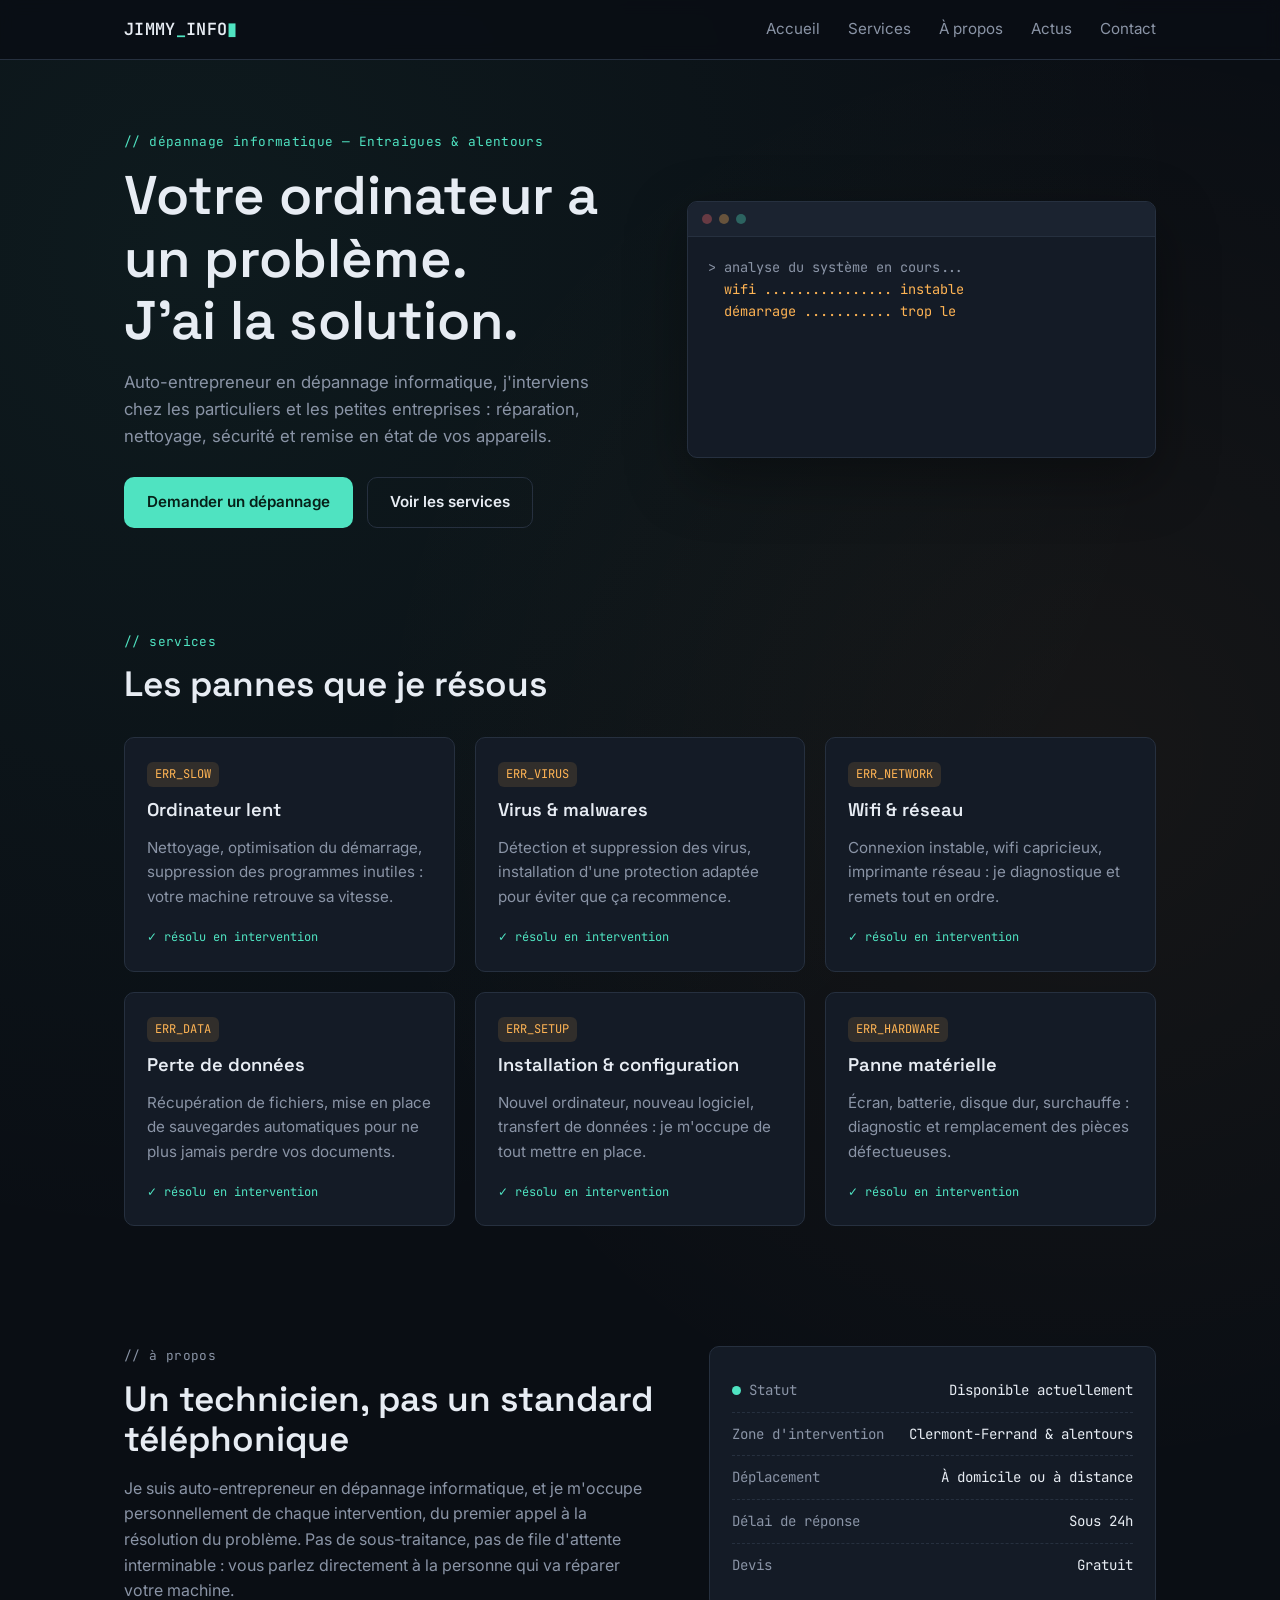
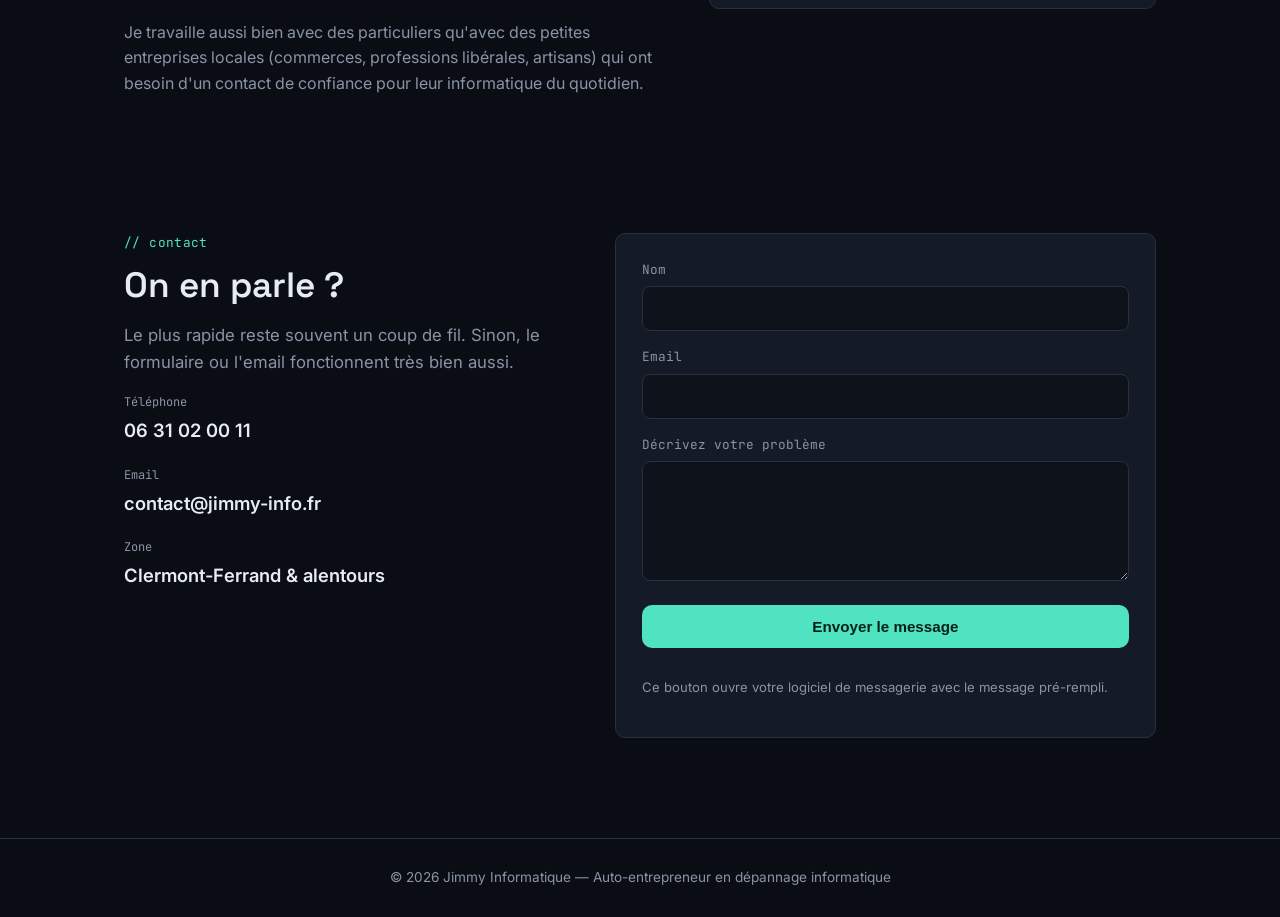
==== index.html @ 98290af0 "Add files via upload" ====
<!DOCTYPE html>
<html lang="fr">
<head>
<meta charset="UTF-8">
<meta name="viewport" content="width=device-width, initial-scale=1.0">
<title>K-Tech Informatique — Dépannage informatique à Entraigues</title>
<meta name="description" content="Auto-entrepreneur en dépannage informatique à Clermont-Ferrand : réparation, virus, lenteur, réseau, installation. Intervention rapide chez les particuliers et les petites entreprises.">
<link rel="preconnect" href="https://fonts.googleapis.com">
<link rel="preconnect" href="https://fonts.gstatic.com" crossorigin>
<link href="https://fonts.googleapis.com/css2?family=Space+Grotesk:wght@500;600;700&family=Inter:wght@400;500;600&family=JetBrains+Mono:wght@400;500&display=swap" rel="stylesheet">
<link rel="stylesheet" href="style.css">
</head>
<body>

<header class="nav">
  <div class="nav-inner">
    <a href="index.html" class="logo">JIMMY<span class="accent">_</span>INFO<span class="cursor">▮</span></a>
    <nav class="nav-links">
      <a href="#accueil">Accueil</a>
      <a href="#services">Services</a>
      <a href="#apropos">À propos</a>
      <a href="actus.html">Actus</a>
      <a href="#contact">Contact</a>
    </nav>
    <button class="nav-toggle" aria-label="Ouvrir le menu">☰</button>
  </div>
</header>

<section id="accueil" class="hero">
  <div class="hero-text">
    <p class="eyebrow">// dépannage informatique — Entraigues &amp; alentours</p>
    <h1>Votre ordinateur a un problème.<br>J'ai la solution.</h1>
    <p class="lead">Auto-entrepreneur en dépannage informatique, j'interviens chez les particuliers et les petites entreprises : réparation, nettoyage, sécurité et remise en état de vos appareils.</p>
    <div class="hero-actions">
      <a href="#contact" class="btn btn-primary">Demander un dépannage</a>
      <a href="#services" class="btn btn-ghost">Voir les services</a>
    </div>
  </div>

  <div class="terminal" aria-hidden="true">
    <div class="terminal-bar"><span></span><span></span><span></span></div>
    <div class="terminal-body" id="terminal-body"></div>
  </div>
</section>

<section id="services" class="services">
  <p class="eyebrow">// services</p>
  <h2>Les pannes que je résous</h2>

  <div class="grid">

    <div class="card">
      <span class="code">ERR_SLOW</span>
      <h3>Ordinateur lent</h3>
      <p>Nettoyage, optimisation du démarrage, suppression des programmes inutiles : votre machine retrouve sa vitesse.</p>
      <span class="resolved">résolu en intervention</span>
    </div>

    <div class="card">
      <span class="code">ERR_VIRUS</span>
      <h3>Virus &amp; malwares</h3>
      <p>Détection et suppression des virus, installation d'une protection adaptée pour éviter que ça recommence.</p>
      <span class="resolved">résolu en intervention</span>
    </div>

    <div class="card">
      <span class="code">ERR_NETWORK</span>
      <h3>Wifi &amp; réseau</h3>
      <p>Connexion instable, wifi capricieux, imprimante réseau : je diagnostique et remets tout en ordre.</p>
      <span class="resolved">résolu en intervention</span>
    </div>

    <div class="card">
      <span class="code">ERR_DATA</span>
      <h3>Perte de données</h3>
      <p>Récupération de fichiers, mise en place de sauvegardes automatiques pour ne plus jamais perdre vos documents.</p>
      <span class="resolved">résolu en intervention</span>
    </div>

    <div class="card">
      <span class="code">ERR_SETUP</span>
      <h3>Installation &amp; configuration</h3>
      <p>Nouvel ordinateur, nouveau logiciel, transfert de données : je m'occupe de tout mettre en place.</p>
      <span class="resolved">résolu en intervention</span>
    </div>

    <div class="card">
      <span class="code">ERR_HARDWARE</span>
      <h3>Panne matérielle</h3>
      <p>Écran, batterie, disque dur, surchauffe : diagnostic et remplacement des pièces défectueuses.</p>
      <span class="resolved">résolu en intervention</span>
    </div>

  </div>
</section>

<section id="apropos" class="about">
  <div class="about-text">
    <p class="eyebrow">// à propos</p>
    <h2>Un technicien, pas un standard téléphonique</h2>
    <p>Je suis auto-entrepreneur en dépannage informatique, et je m'occupe personnellement de chaque intervention, du premier appel à la résolution du problème. Pas de sous-traitance, pas de file d'attente interminable : vous parlez directement à la personne qui va réparer votre machine.</p>
    <p>Je travaille aussi bien avec des particuliers qu'avec des petites entreprises locales (commerces, professions libérales, artisans) qui ont besoin d'un contact de confiance pour leur informatique du quotidien.</p>
  </div>

  <div class="stats">
    <div class="row"><span><span class="status-dot"></span>Statut</span><span>Disponible actuellement</span></div>
    <div class="row"><span>Zone d'intervention</span><span>Clermont-Ferrand &amp; alentours</span></div>
    <div class="row"><span>Déplacement</span><span>À domicile ou à distance</span></div>
    <div class="row"><span>Délai de réponse</span><span>Sous 24h</span></div>
    <div class="row"><span>Devis</span><span>Gratuit</span></div>
  </div>
</section>

<section id="contact" class="contact">
  <div class="contact-info">
    <p class="eyebrow">// contact</p>
    <h2>On en parle ?</h2>
    <p class="lead">Le plus rapide reste souvent un coup de fil. Sinon, le formulaire ou l'email fonctionnent très bien aussi.</p>

    <div class="item">
      <span class="label">Téléphone</span>
      <a href="tel:+33600000000">06 31 02 00 11</a>
    </div>
    <div class="item">
      <span class="label">Email</span>
      <a href="mailto:ktech63720@gmail.com">contact@jimmy-info.fr</a>
    </div>
    <div class="item">
      <span class="label">Zone</span>
      <a href="#apropos">Clermont-Ferrand &amp; alentours</a>
    </div>
  </div>

  <form class="contact-form" action="mailto:contact@jimmy-info.fr" method="post" enctype="text/plain">
    <div>
      <label for="name">Nom</label>
      <input type="text" id="name" name="name" required>
    </div>
    <div>
      <label for="email">Email</label>
      <input type="email" id="email" name="email" required>
    </div>
    <div>
      <label for="message">Décrivez votre problème</label>
      <textarea id="message" name="message" required></textarea>
    </div>
    <button type="submit" class="btn btn-primary">Envoyer le message</button>
    <p class="form-note">Ce bouton ouvre votre logiciel de messagerie avec le message pré-rempli.</p>
  </form>
</section>

<footer>
  <div class="container">
    &copy; 2026 Jimmy Informatique — Auto-entrepreneur en dépannage informatique
  </div>
</footer>

<script src="data/actus.js"></script>
<script src="script.js"></script>
</body>
</html>
---- style.css ----
/* ===========================================================
   Jimmy Informatique — feuille de style
   Palette : fond quasi-noir, accent cyan (traces de circuit),
   accent ambre (LED de statut).
=========================================================== */

:root {
  --bg: #0a0e14;
  --bg-alt: #0e131b;
  --surface: #141b26;
  --surface-2: #1b2330;
  --border: #26303f;
  --text: #e7ecf3;
  --text-muted: #8a94a6;
  --accent: #4fe3c1;       /* cyan circuit */
  --accent-soft: rgba(79, 227, 193, 0.12);
  --amber: #ffb454;        /* LED / statut */
  --amber-soft: rgba(255, 180, 84, 0.12);
  --danger: #ff6b6b;

  --font-display: 'Space Grotesk', sans-serif;
  --font-body: 'Inter', sans-serif;
  --font-mono: 'JetBrains Mono', monospace;

  --radius: 10px;
  --max-width: 1080px;
}

* { box-sizing: border-box; }

html { scroll-behavior: smooth; }

@media (prefers-reduced-motion: reduce) {
  html { scroll-behavior: auto; }
  * { animation-duration: 0.001ms !important; animation-iteration-count: 1 !important; transition-duration: 0.001ms !important; }
}

body {
  margin: 0;
  background: var(--bg);
  color: var(--text);
  font-family: var(--font-body);
  line-height: 1.6;
  -webkit-font-smoothing: antialiased;
}

/* subtle circuit-board backdrop */
body {
  background-image:
    radial-gradient(circle at 15% 10%, rgba(79,227,193,0.06), transparent 40%),
    radial-gradient(circle at 85% 30%, rgba(255,180,84,0.05), transparent 35%);
}

a { color: inherit; text-decoration: none; }

img { max-width: 100%; display: block; }

.container {
  max-width: var(--max-width);
  margin: 0 auto;
  padding: 0 24px;
}

.eyebrow {
  font-family: var(--font-mono);
  font-size: 0.8rem;
  letter-spacing: 0.03em;
  color: var(--accent);
  margin: 0 0 12px;
}

h1, h2, h3 {
  font-family: var(--font-display);
  font-weight: 600;
  line-height: 1.15;
  margin: 0 0 16px;
}

h1 { font-size: clamp(2.1rem, 4.5vw, 3.4rem); }
h2 { font-size: clamp(1.6rem, 3vw, 2.2rem); }
h3 { font-size: 1.15rem; }

.lead {
  color: var(--text-muted);
  font-size: 1.05rem;
  max-width: 46ch;
}

/* ---------- Navigation ---------- */

.nav {
  position: sticky;
  top: 0;
  z-index: 50;
  background: rgba(10, 14, 20, 0.85);
  backdrop-filter: blur(8px);
  border-bottom: 1px solid var(--border);
}

.nav-inner {
  max-width: var(--max-width);
  margin: 0 auto;
  padding: 16px 24px;
  display: flex;
  align-items: center;
  justify-content: space-between;
}

.logo {
  font-family: var(--font-mono);
  font-weight: 600;
  font-size: 1.05rem;
  letter-spacing: 0.02em;
}

.logo .accent { color: var(--accent); }

.logo .cursor {
  display: inline-block;
  color: var(--accent);
  animation: blink 1.1s steps(1) infinite;
}

@keyframes blink { 50% { opacity: 0; } }

.nav-links {
  display: flex;
  gap: 28px;
  font-size: 0.95rem;
}

.nav-links a {
  color: var(--text-muted);
  transition: color 0.15s ease;
}

.nav-links a:hover, .nav-links a:focus-visible { color: var(--text); }

.nav-toggle {
  display: none;
  background: none;
  border: 1px solid var(--border);
  color: var(--text);
  font-size: 1.1rem;
  border-radius: 8px;
  padding: 6px 10px;
  cursor: pointer;
}

@media (max-width: 720px) {
  .nav-links {
    position: absolute;
    top: 100%;
    left: 0;
    right: 0;
    background: var(--bg-alt);
    border-bottom: 1px solid var(--border);
    flex-direction: column;
    padding: 16px 24px;
    gap: 16px;
    display: none;
  }
  .nav-links.open { display: flex; }
  .nav-toggle { display: inline-block; }
}

/* ---------- Buttons ---------- */

.btn {
  display: inline-block;
  padding: 12px 22px;
  border-radius: var(--radius);
  font-weight: 600;
  font-size: 0.95rem;
  border: 1px solid transparent;
  cursor: pointer;
  transition: transform 0.15s ease, border-color 0.15s ease, background 0.15s ease;
}

.btn:hover { transform: translateY(-1px); }

.btn-primary {
  background: var(--accent);
  color: #062018;
}
.btn-primary:hover { background: #6bf0d3; }

.btn-ghost {
  background: transparent;
  border-color: var(--border);
  color: var(--text);
}
.btn-ghost:hover { border-color: var(--accent); color: var(--accent); }

/* ---------- Hero ---------- */

.hero {
  max-width: var(--max-width);
  margin: 0 auto;
  padding: 72px 24px 64px;
  display: grid;
  grid-template-columns: 1.1fr 1fr;
  gap: 48px;
  align-items: center;
}

@media (max-width: 860px) {
  .hero { grid-template-columns: 1fr; padding-top: 48px; }
}

.hero-actions {
  margin-top: 28px;
  display: flex;
  gap: 14px;
  flex-wrap: wrap;
}

.terminal {
  background: var(--surface);
  border: 1px solid var(--border);
  border-radius: var(--radius);
  overflow: hidden;
  box-shadow: 0 20px 60px rgba(0,0,0,0.35);
}

.terminal-bar {
  display: flex;
  gap: 7px;
  padding: 12px 14px;
  background: var(--surface-2);
  border-bottom: 1px solid var(--border);
}

.terminal-bar span {
  width: 10px; height: 10px; border-radius: 50%;
  background: #3a4556;
}
.terminal-bar span:nth-child(1) { background: #ff6b6b55; }
.terminal-bar span:nth-child(2) { background: #ffb45455; }
.terminal-bar span:nth-child(3) { background: #4fe3c155; }

.terminal-body {
  font-family: var(--font-mono);
  font-size: 0.85rem;
  padding: 20px;
  min-height: 220px;
  color: #b7f5e6;
  white-space: pre-wrap;
}

.terminal-body .line-ok { color: var(--accent); }
.terminal-body .line-warn { color: var(--amber); }
.terminal-body .line-muted { color: var(--text-muted); }

/* ---------- Services ---------- */

.services {
  max-width: var(--max-width);
  margin: 0 auto;
  padding: 40px 24px 80px;
}

.grid {
  display: grid;
  grid-template-columns: repeat(auto-fit, minmax(260px, 1fr));
  gap: 20px;
  margin-top: 32px;
}

.card {
  background: var(--surface);
  border: 1px solid var(--border);
  border-radius: var(--radius);
  padding: 22px;
  transition: border-color 0.15s ease, transform 0.15s ease;
}

.card:hover { border-color: var(--accent); transform: translateY(-2px); }

.card .code {
  font-family: var(--font-mono);
  font-size: 0.75rem;
  color: var(--amber);
  background: var(--amber-soft);
  display: inline-block;
  padding: 3px 8px;
  border-radius: 6px;
  margin-bottom: 12px;
}

.card p { color: var(--text-muted); margin: 8px 0 14px; font-size: 0.95rem; }

.card .resolved {
  font-family: var(--font-mono);
  font-size: 0.75rem;
  color: var(--accent);
}

.card .resolved::before { content: "✓ "; }

/* ---------- About ---------- */

.about {
  max-width: var(--max-width);
  margin: 0 auto;
  padding: 40px 24px 80px;
  display: grid;
  grid-template-columns: 1.2fr 1fr;
  gap: 48px;
}

@media (max-width: 860px) { .about { grid-template-columns: 1fr; } }

.about-text p { color: var(--text-muted); }

.stats {
  background: var(--surface);
  border: 1px solid var(--border);
  border-radius: var(--radius);
  padding: 22px;
  font-family: var(--font-mono);
  font-size: 0.88rem;
  align-self: start;
}

.stats .row {
  display: flex;
  justify-content: space-between;
  padding: 10px 0;
  border-bottom: 1px dashed var(--border);
  color: var(--text-muted);
}
.stats .row:last-child { border-bottom: none; }
.stats .row span:last-child { color: var(--text); }

.status-dot {
  display: inline-block;
  width: 9px; height: 9px;
  border-radius: 50%;
  background: var(--accent);
  margin-right: 8px;
  box-shadow: 0 0 0 0 rgba(79,227,193,0.6);
  animation: pulse 2s infinite;
}

@keyframes pulse {
  0% { box-shadow: 0 0 0 0 rgba(79,227,193,0.5); }
  70% { box-shadow: 0 0 0 8px rgba(79,227,193,0); }
  100% { box-shadow: 0 0 0 0 rgba(79,227,193,0); }
}

/* ---------- Contact ---------- */

.contact {
  max-width: var(--max-width);
  margin: 0 auto;
  padding: 40px 24px 100px;
  display: grid;
  grid-template-columns: 0.9fr 1.1fr;
  gap: 48px;
}

@media (max-width: 860px) { .contact { grid-template-columns: 1fr; } }

.contact-info .item {
  margin-bottom: 20px;
}

.contact-info .item .label {
  font-family: var(--font-mono);
  font-size: 0.75rem;
  color: var(--text-muted);
  display: block;
  margin-bottom: 4px;
}

.contact-info .item a {
  font-size: 1.15rem;
  font-weight: 600;
}

.contact-info .item a:hover { color: var(--accent); }

.contact-form {
  background: var(--surface);
  border: 1px solid var(--border);
  border-radius: var(--radius);
  padding: 26px;
  display: flex;
  flex-direction: column;
  gap: 16px;
}

.contact-form label {
  font-family: var(--font-mono);
  font-size: 0.8rem;
  color: var(--text-muted);
  margin-bottom: 6px;
  display: block;
}

.contact-form input,
.contact-form textarea {
  width: 100%;
  background: var(--bg-alt);
  border: 1px solid var(--border);
  border-radius: 8px;
  padding: 12px 14px;
  color: var(--text);
  font-family: var(--font-body);
  font-size: 0.95rem;
}

.contact-form input:focus,
.contact-form textarea:focus {
  outline: none;
  border-color: var(--accent);
}

.contact-form textarea { min-height: 120px; resize: vertical; }

.form-note {
  font-size: 0.82rem;
  color: var(--text-muted);
}

/* ---------- Footer ---------- */

footer {
  border-top: 1px solid var(--border);
  padding: 28px 24px;
  text-align: center;
  color: var(--text-muted);
  font-size: 0.85rem;
}

/* ---------- Actus page ---------- */

.actus-hero {
  max-width: var(--max-width);
  margin: 0 auto;
  padding: 64px 24px 20px;
}

.actus-list {
  max-width: var(--max-width);
  margin: 0 auto;
  padding: 20px 24px 100px;
  display: flex;
  flex-direction: column;
  gap: 18px;
}

.actu-card {
  background: var(--surface);
  border: 1px solid var(--border);
  border-radius: var(--radius);
  padding: 22px;
  display: grid;
  grid-template-columns: 140px 1fr;
  gap: 20px;
}

@media (max-width: 640px) {
  .actu-card { grid-template-columns: 1fr; }
}

.actu-date {
  font-family: var(--font-mono);
  font-size: 0.8rem;
  color: var(--amber);
}

.actu-card h3 { margin-bottom: 8px; }
.actu-card p { color: var(--text-muted); margin: 0 0 10px; }
.actu-card .src-link { font-size: 0.85rem; color: var(--accent); }
.actu-card .src-link:hover { text-decoration: underline; }

.actus-empty {
  color: var(--text-muted);
  font-family: var(--font-mono);
  font-size: 0.9rem;
  text-align: center;
  padding: 40px 0;
}
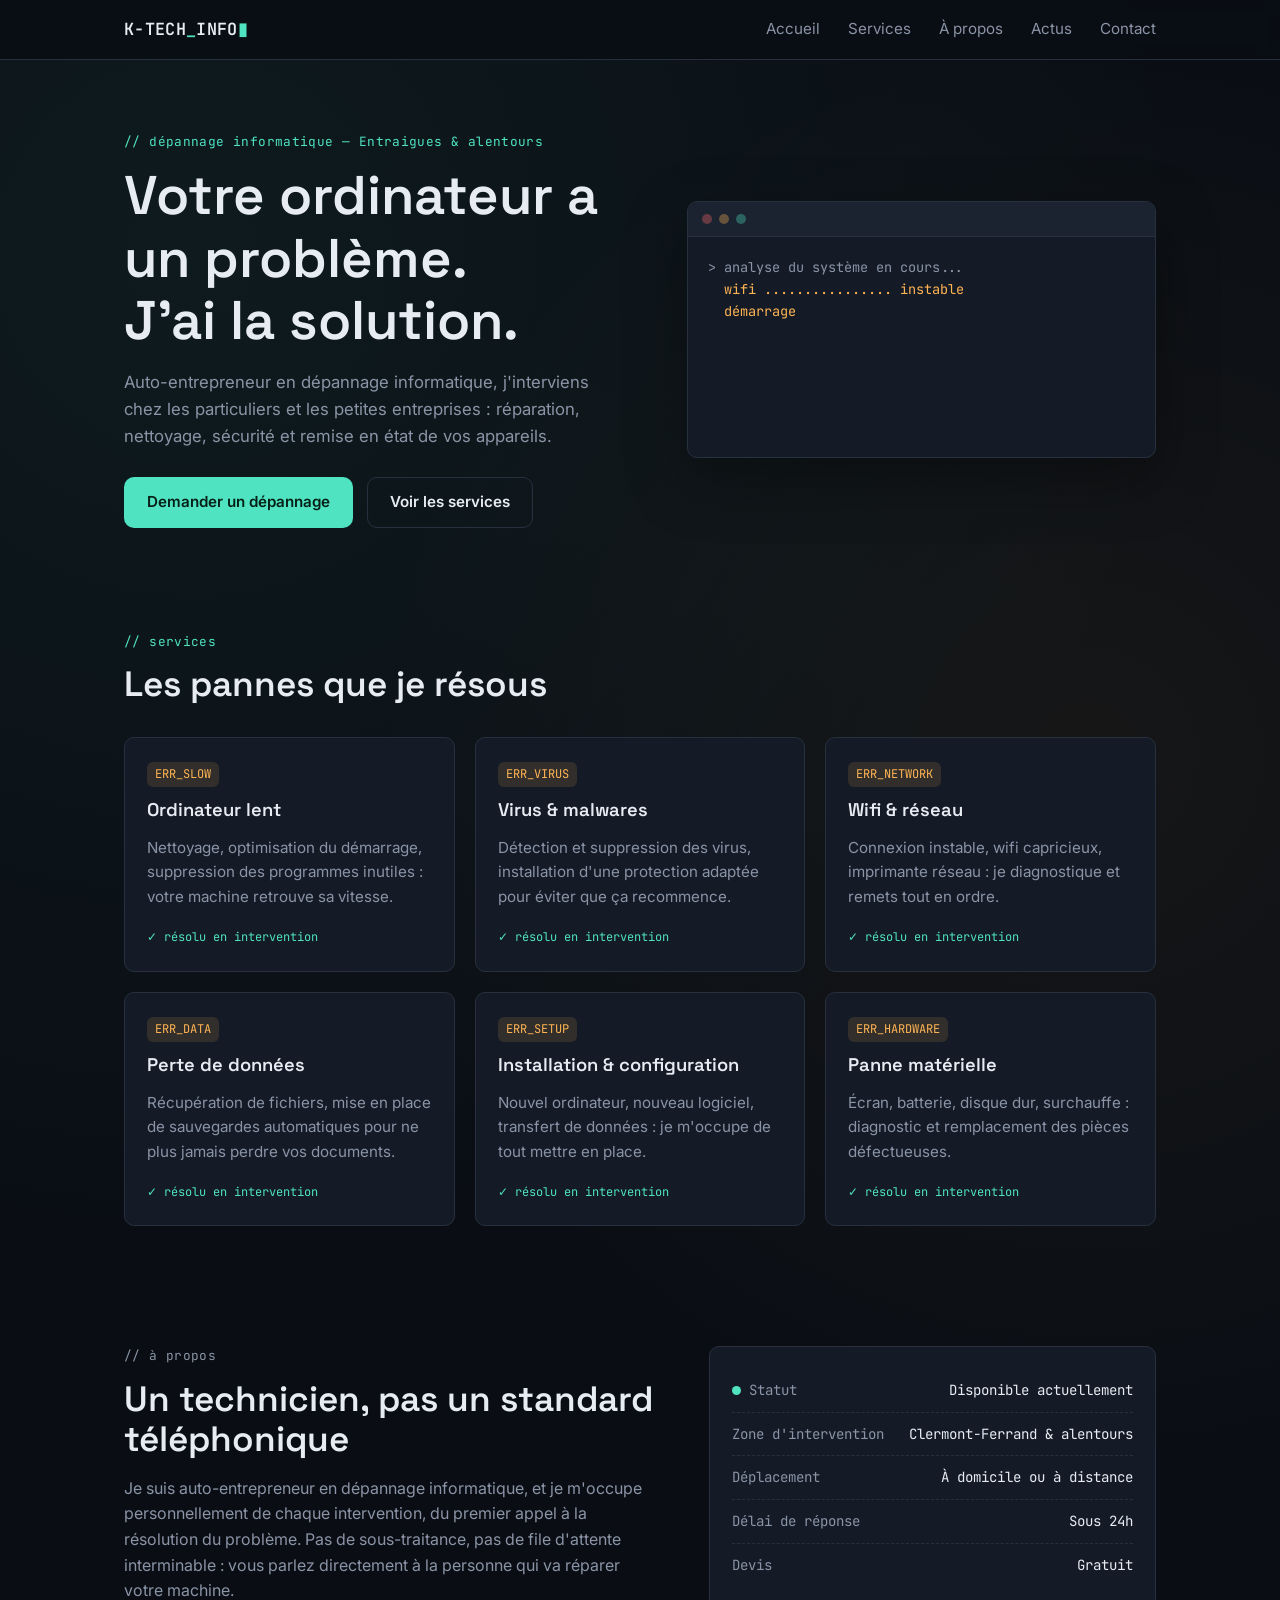
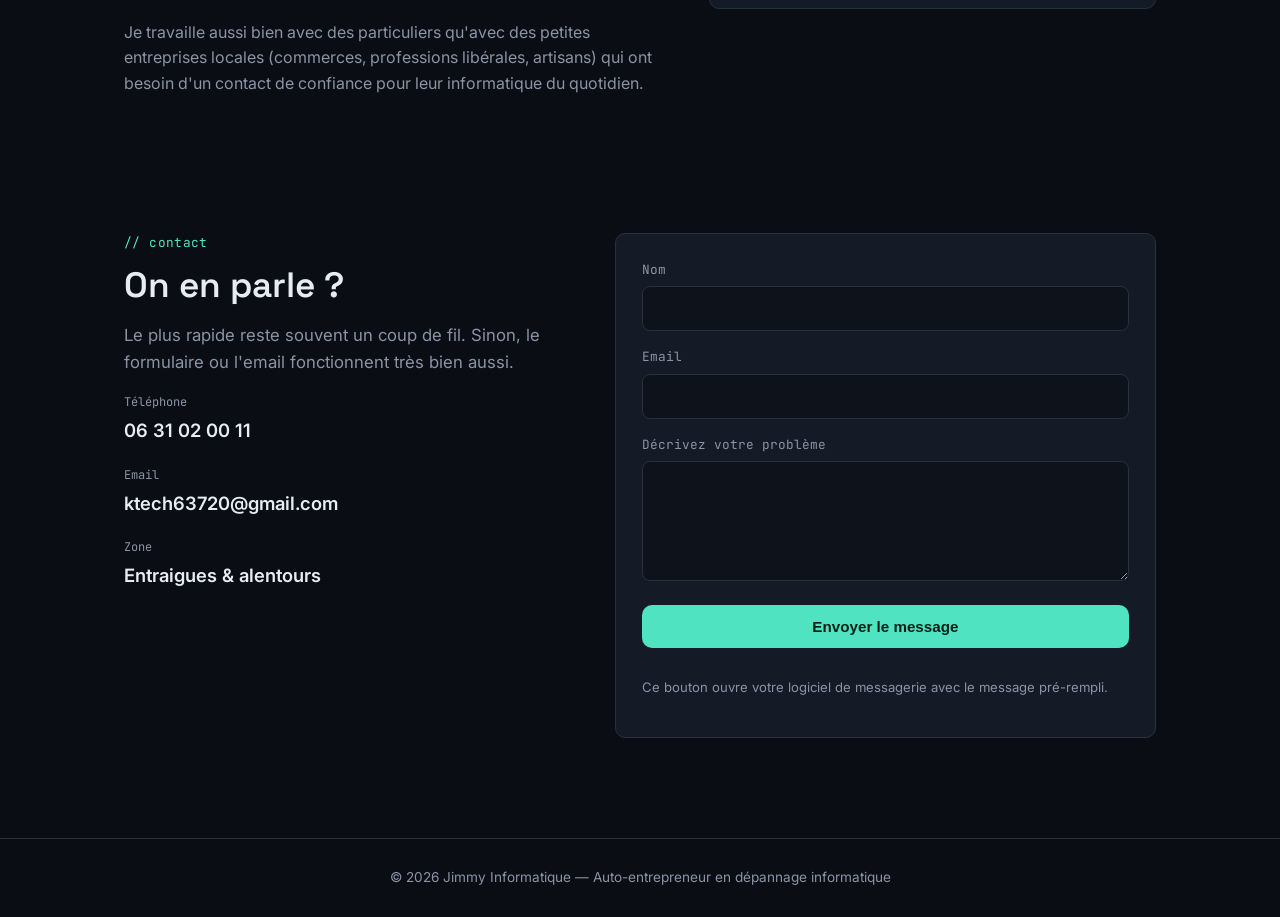
==== commit 0cea1bb7: "Update index.html" ====
--- a/index.html
+++ b/index.html
@@ -3,7 +3,7 @@
 <head>
 <meta charset="UTF-8">
 <meta name="viewport" content="width=device-width, initial-scale=1.0">
-<title>K-Tech Informatique — Dépannage informatique à Entraigues</title>
+<title>K-Tech Informatique — Dépannage informatique à Clermont-Ferrand</title>
 <meta name="description" content="Auto-entrepreneur en dépannage informatique à Clermont-Ferrand : réparation, virus, lenteur, réseau, installation. Intervention rapide chez les particuliers et les petites entreprises.">
 <link rel="preconnect" href="https://fonts.googleapis.com">
 <link rel="preconnect" href="https://fonts.gstatic.com" crossorigin>
@@ -14,7 +14,7 @@
 
 <header class="nav">
   <div class="nav-inner">
-    <a href="index.html" class="logo">JIMMY<span class="accent">_</span>INFO<span class="cursor">▮</span></a>
+    <a href="index.html" class="logo">K-TECH<span class="accent">_</span>INFO<span class="cursor">▮</span></a>
     <nav class="nav-links">
       <a href="#accueil">Accueil</a>
       <a href="#services">Services</a>
@@ -123,15 +123,15 @@
     </div>
     <div class="item">
       <span class="label">Email</span>
-      <a href="mailto:ktech63720@gmail.com">contact@jimmy-info.fr</a>
+      <a href="mailto:ktech63720@gmail.com">ktech63720@gmail.com</a>
     </div>
     <div class="item">
       <span class="label">Zone</span>
-      <a href="#apropos">Clermont-Ferrand &amp; alentours</a>
+      <a href="#apropos">Entraigues &amp; alentours</a>
     </div>
   </div>
 
-  <form class="contact-form" action="mailto:contact@jimmy-info.fr" method="post" enctype="text/plain">
+  <form class="contact-form" action="mailto:ktech63720@gmail.com" method="post" enctype="text/plain">
     <div>
       <label for="name">Nom</label>
       <input type="text" id="name" name="name" required>
@@ -155,7 +155,7 @@
   </div>
 </footer>
 
-<script src="data/actus.js"></script>
+<script src="actus.js"></script>
 <script src="script.js"></script>
 </body>
 </html>
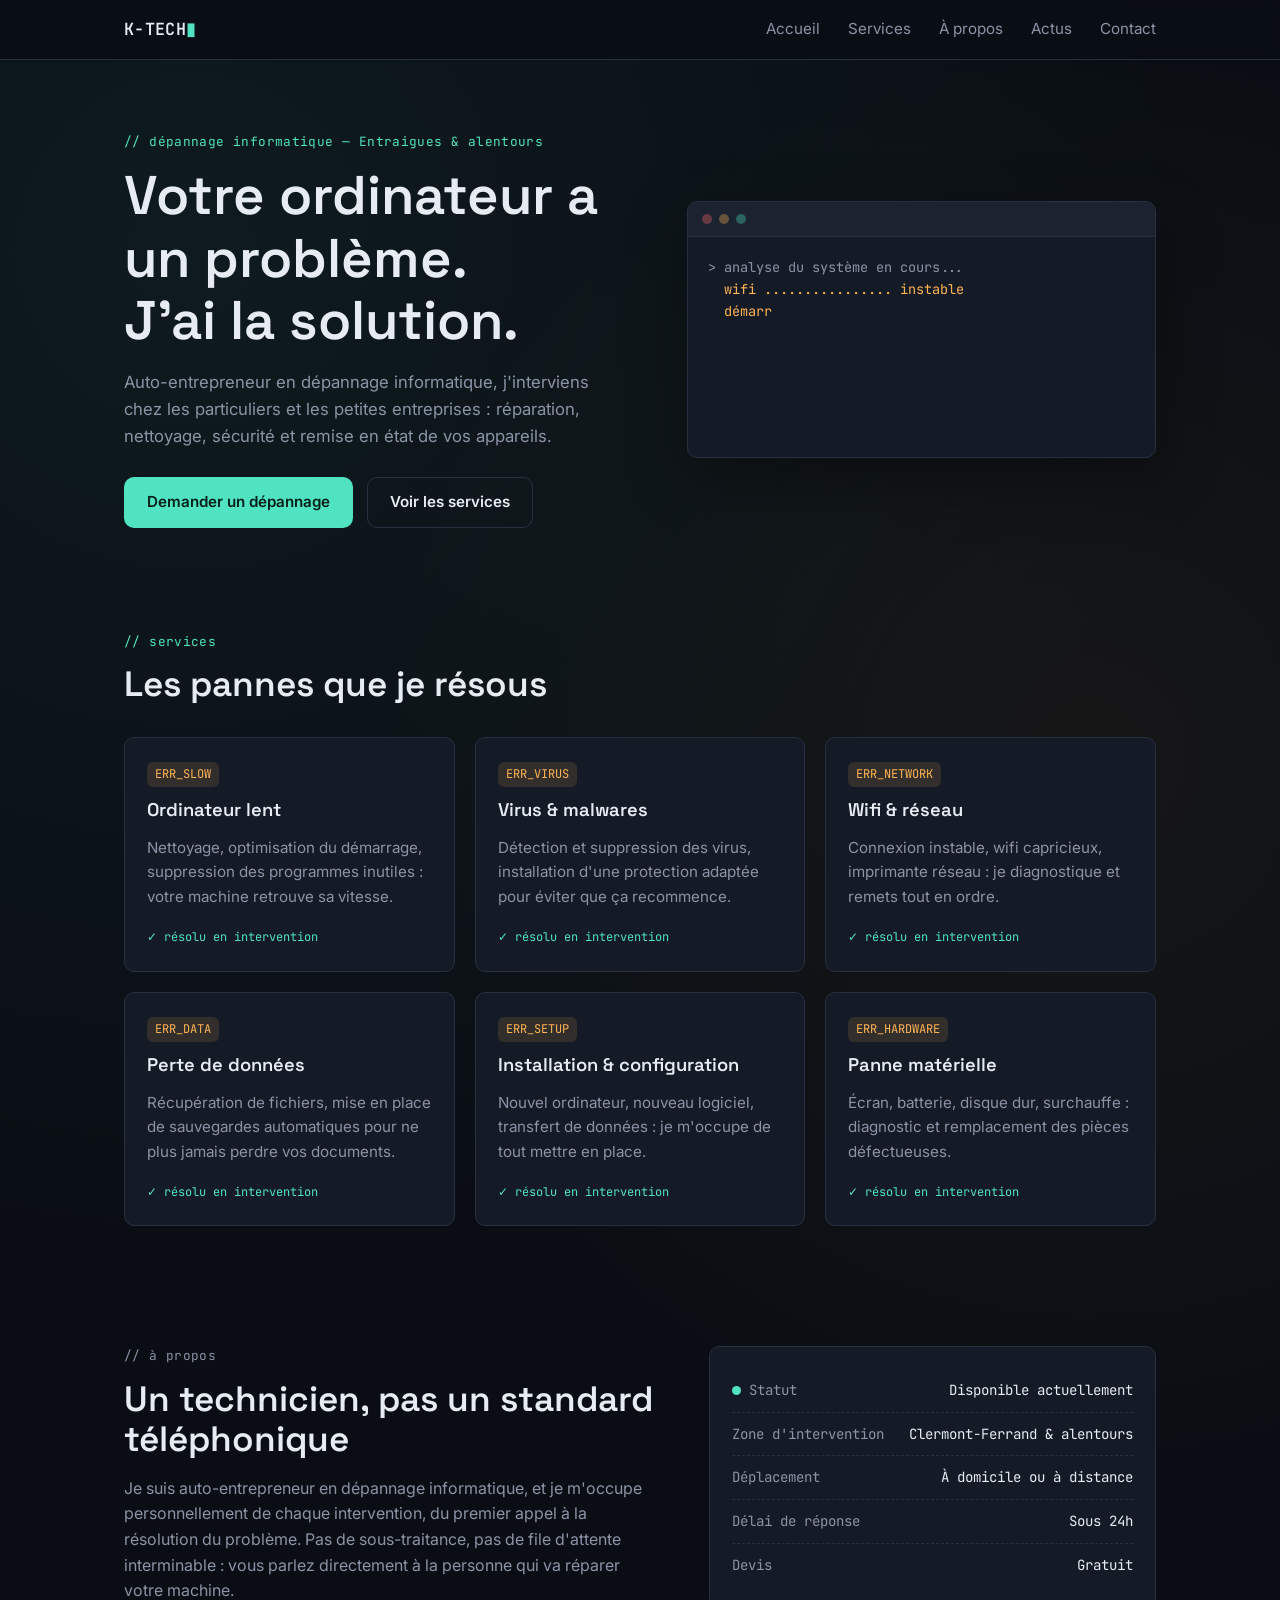
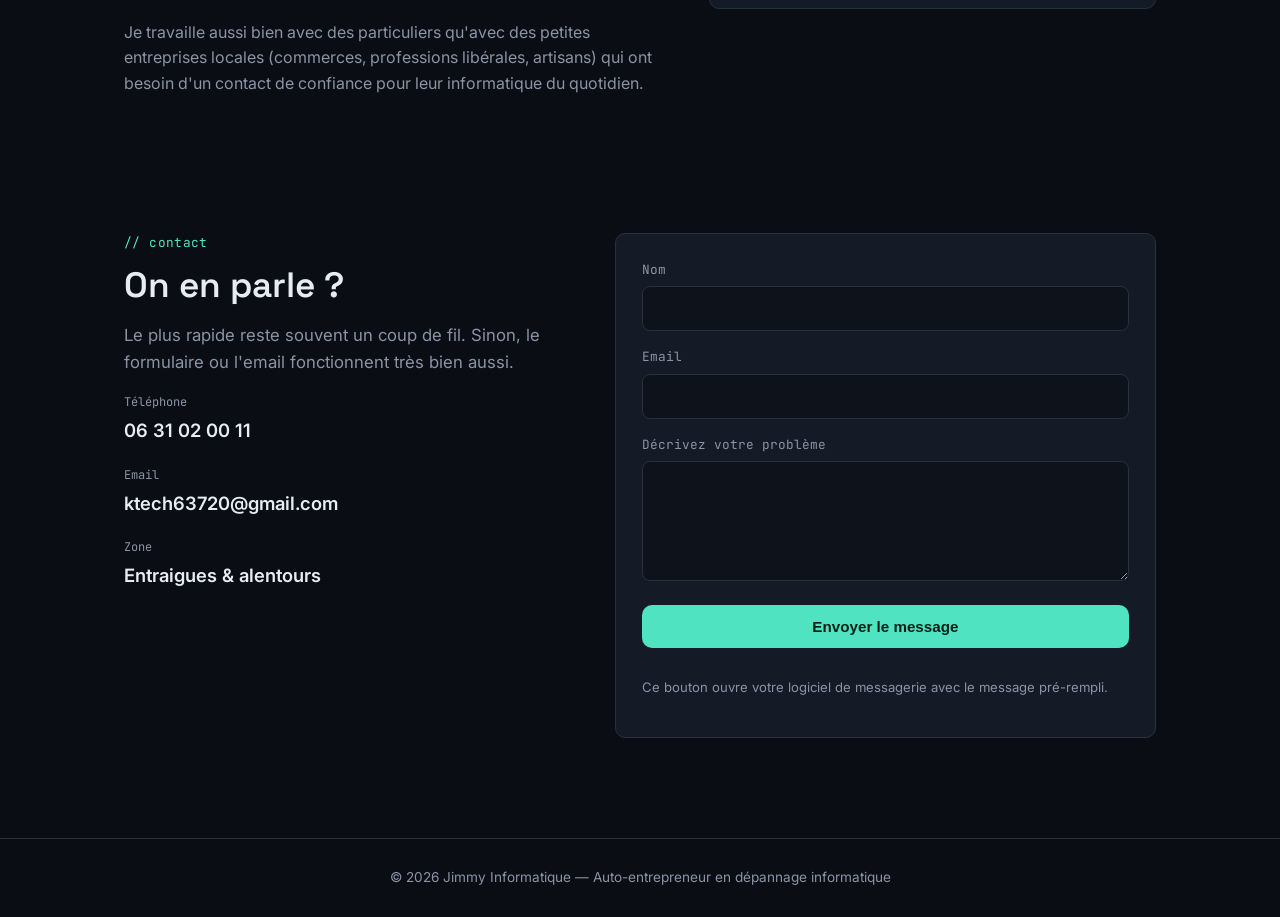
==== commit b79f4dc6: "Update index.html" ====
--- a/index.html
+++ b/index.html
@@ -3,8 +3,8 @@
 <head>
 <meta charset="UTF-8">
 <meta name="viewport" content="width=device-width, initial-scale=1.0">
-<title>K-Tech Informatique — Dépannage informatique à Clermont-Ferrand</title>
-<meta name="description" content="Auto-entrepreneur en dépannage informatique à Clermont-Ferrand : réparation, virus, lenteur, réseau, installation. Intervention rapide chez les particuliers et les petites entreprises.">
+<title>K-Tech Informatique — Dépannage informatique à Entraigues</title>
+<meta name="description" content="Auto-entrepreneur en dépannage informatique à Entraigues : réparation, virus, lenteur, réseau, installation. Intervention rapide chez les particuliers et les petites entreprises.">
 <link rel="preconnect" href="https://fonts.googleapis.com">
 <link rel="preconnect" href="https://fonts.gstatic.com" crossorigin>
 <link href="https://fonts.googleapis.com/css2?family=Space+Grotesk:wght@500;600;700&family=Inter:wght@400;500;600&family=JetBrains+Mono:wght@400;500&display=swap" rel="stylesheet">
@@ -14,7 +14,7 @@
 
 <header class="nav">
   <div class="nav-inner">
-    <a href="index.html" class="logo">K-TECH<span class="accent">_</span>INFO<span class="cursor">▮</span></a>
+    <a href="index.html" class="logo">K-TECH<span class="cursor">▮</span></a>
     <nav class="nav-links">
       <a href="#accueil">Accueil</a>
       <a href="#services">Services</a>
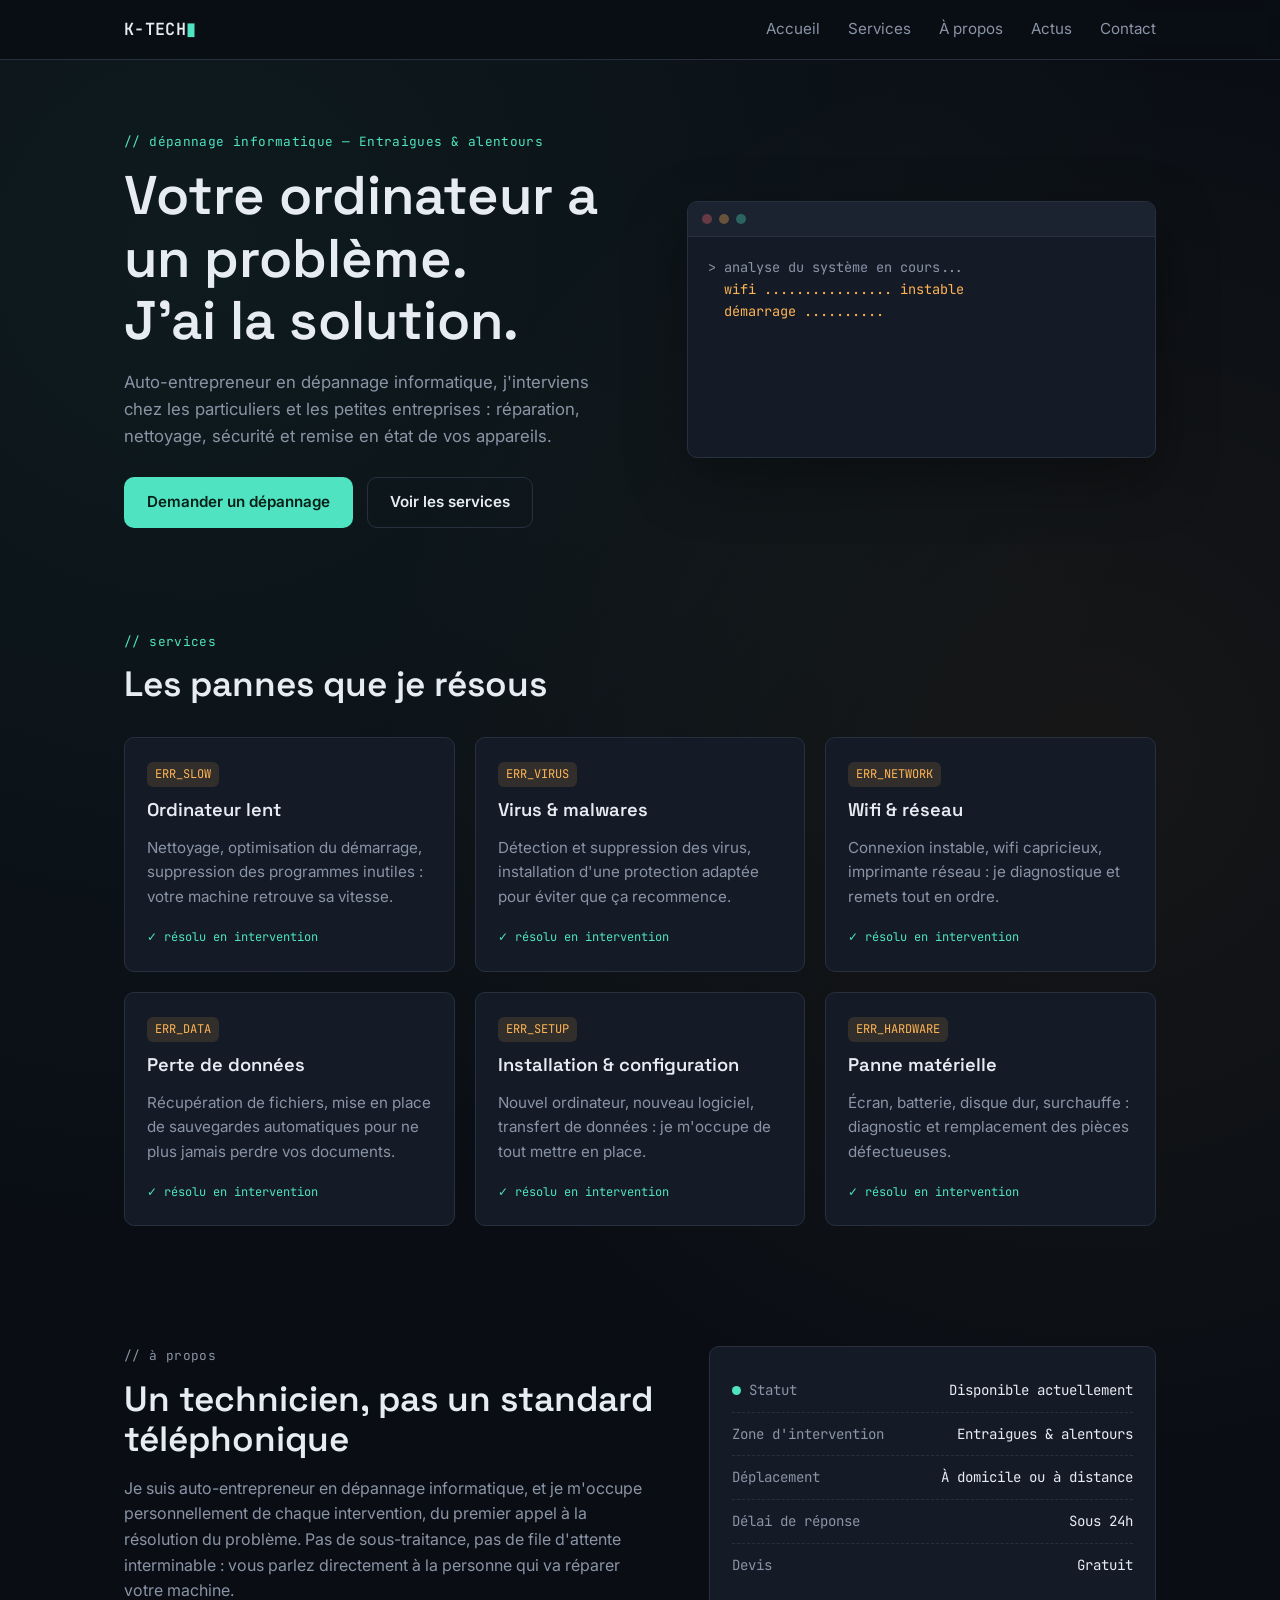
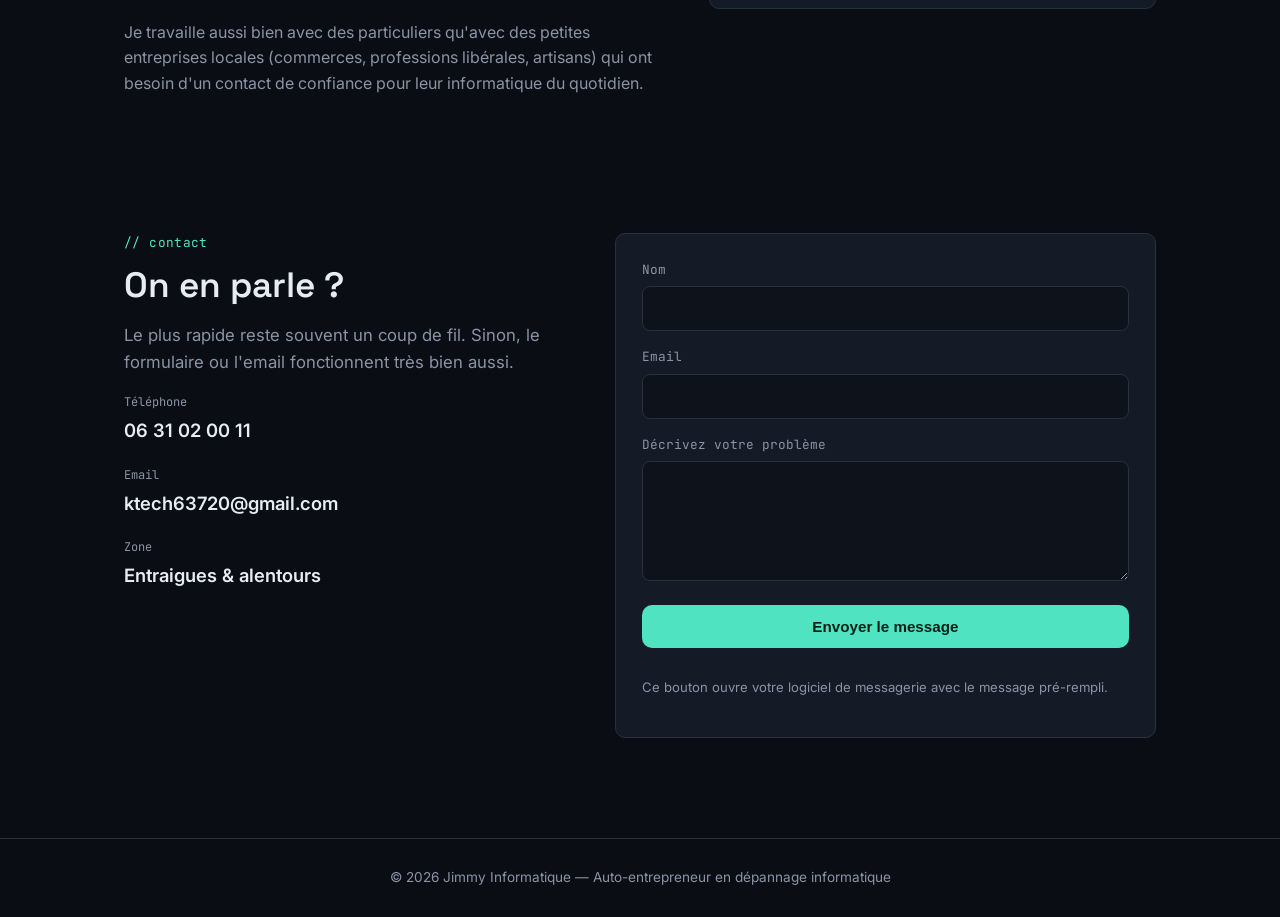
==== commit cd11b91b: "Update index.html" ====
--- a/index.html
+++ b/index.html
@@ -104,7 +104,7 @@
 
   <div class="stats">
     <div class="row"><span><span class="status-dot"></span>Statut</span><span>Disponible actuellement</span></div>
-    <div class="row"><span>Zone d'intervention</span><span>Clermont-Ferrand &amp; alentours</span></div>
+    <div class="row"><span>Zone d'intervention</span><span>Entraigues &amp; alentours</span></div>
     <div class="row"><span>Déplacement</span><span>À domicile ou à distance</span></div>
     <div class="row"><span>Délai de réponse</span><span>Sous 24h</span></div>
     <div class="row"><span>Devis</span><span>Gratuit</span></div>
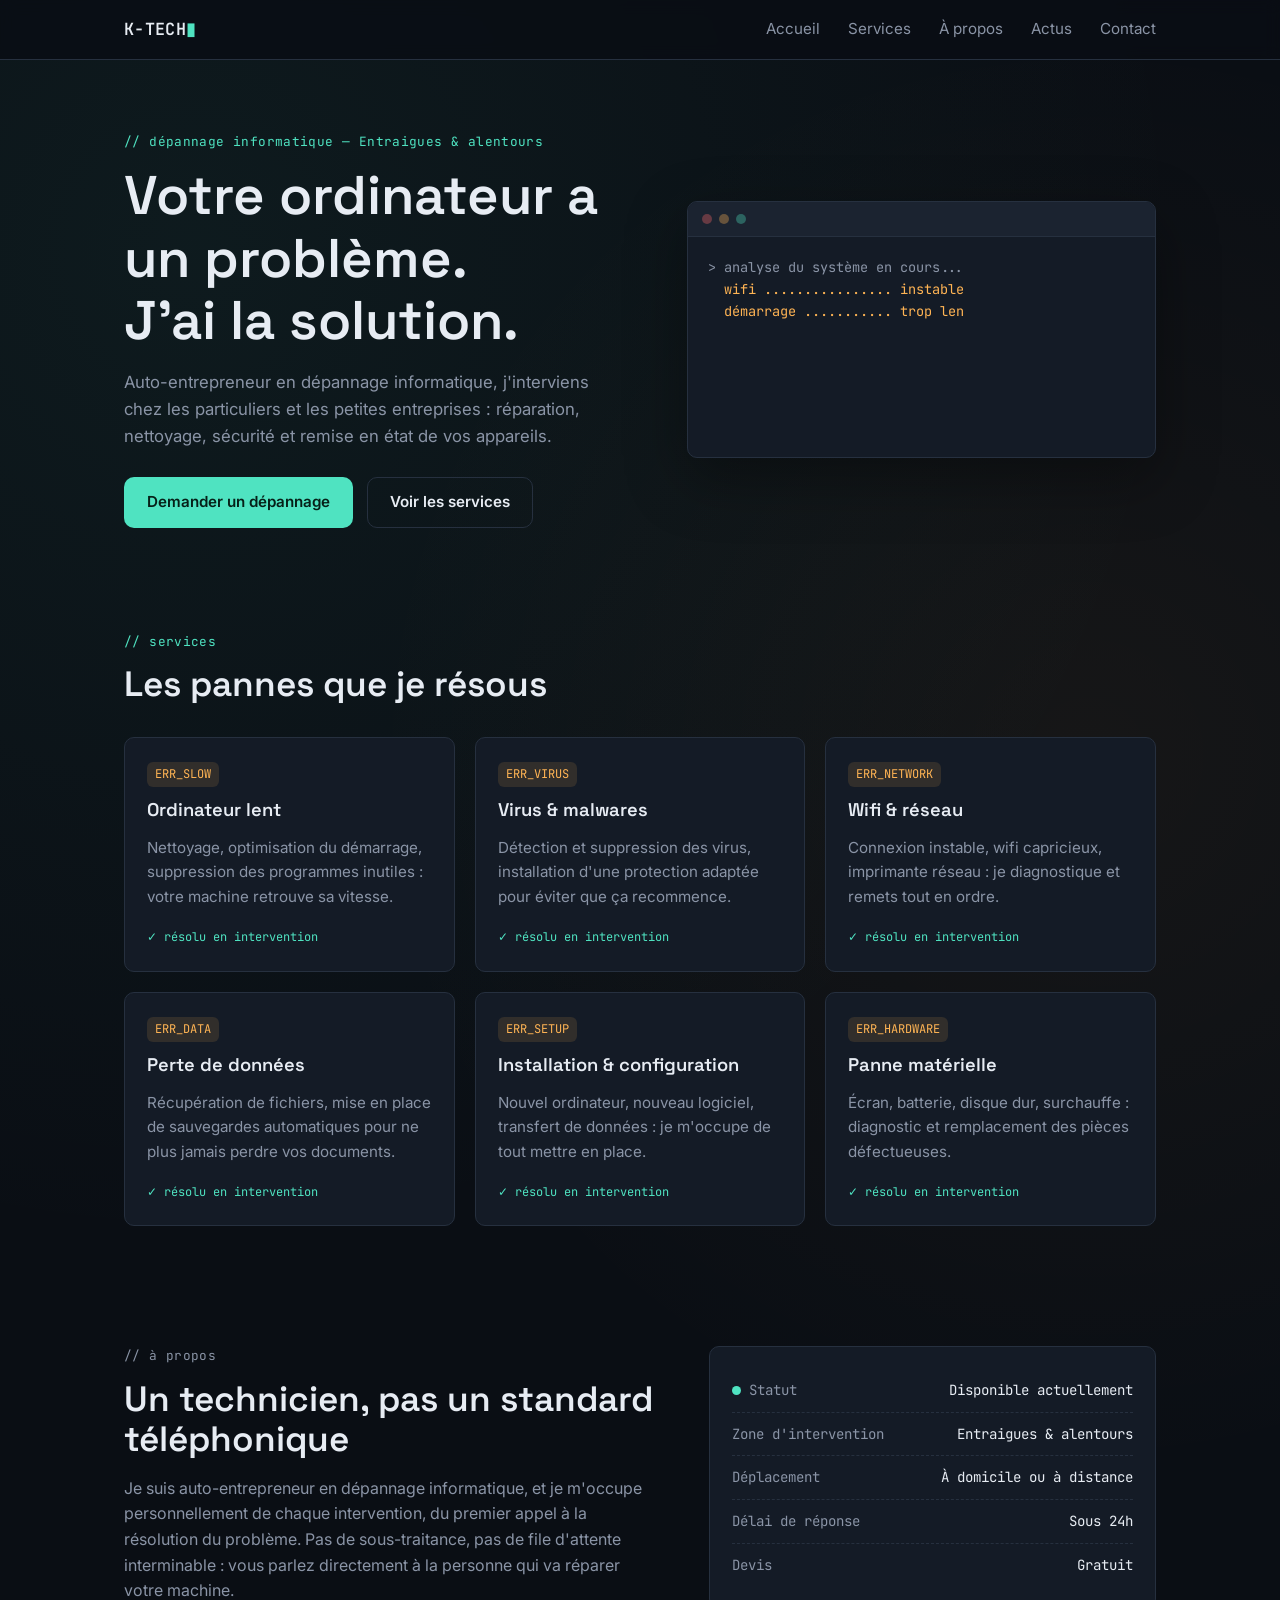
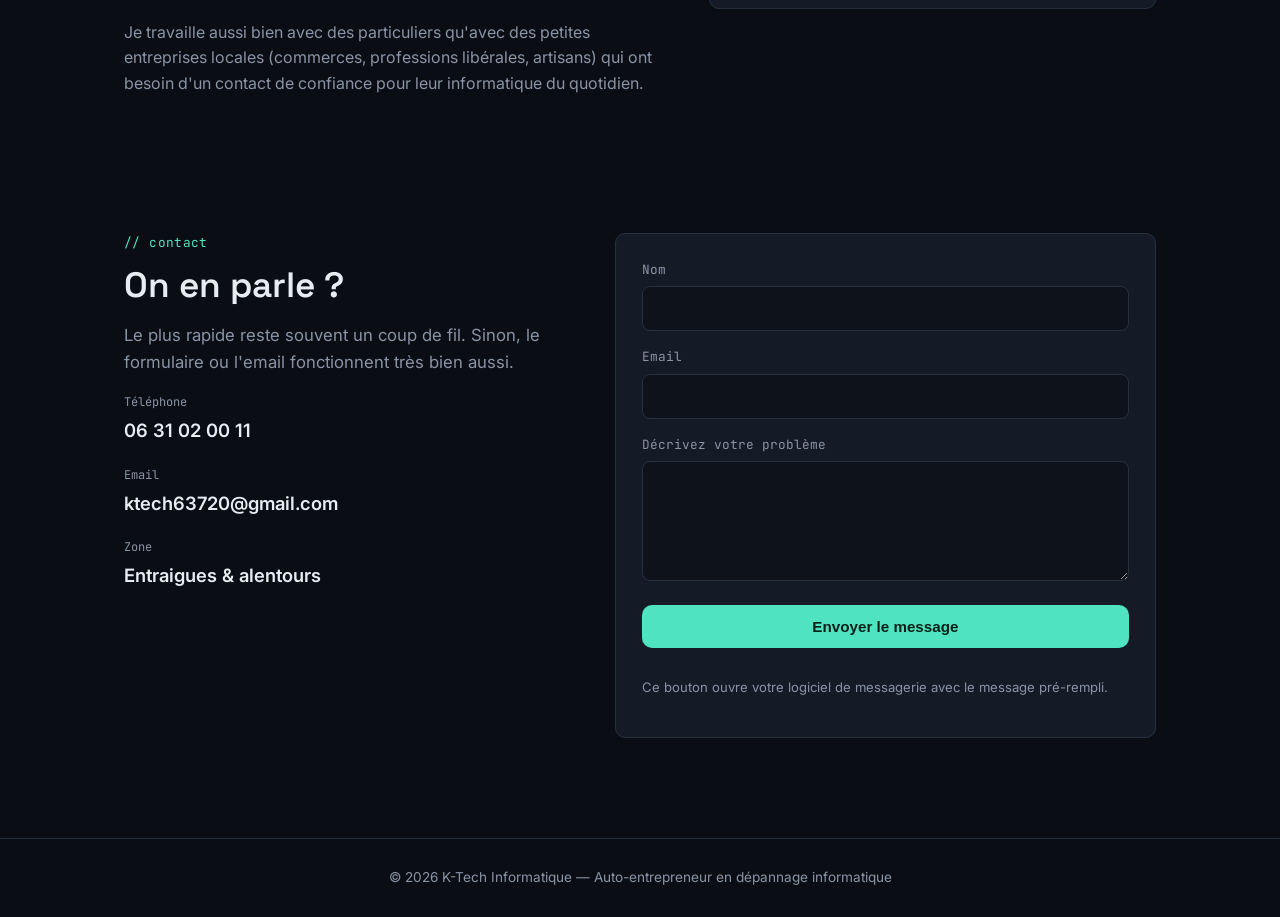
==== commit 8c63124b: "Update index.html" ====
--- a/index.html
+++ b/index.html
@@ -151,7 +151,7 @@
 
 <footer>
   <div class="container">
-    &copy; 2026 Jimmy Informatique — Auto-entrepreneur en dépannage informatique
+    &copy; 2026 K-Tech Informatique — Auto-entrepreneur en dépannage informatique
   </div>
 </footer>
 
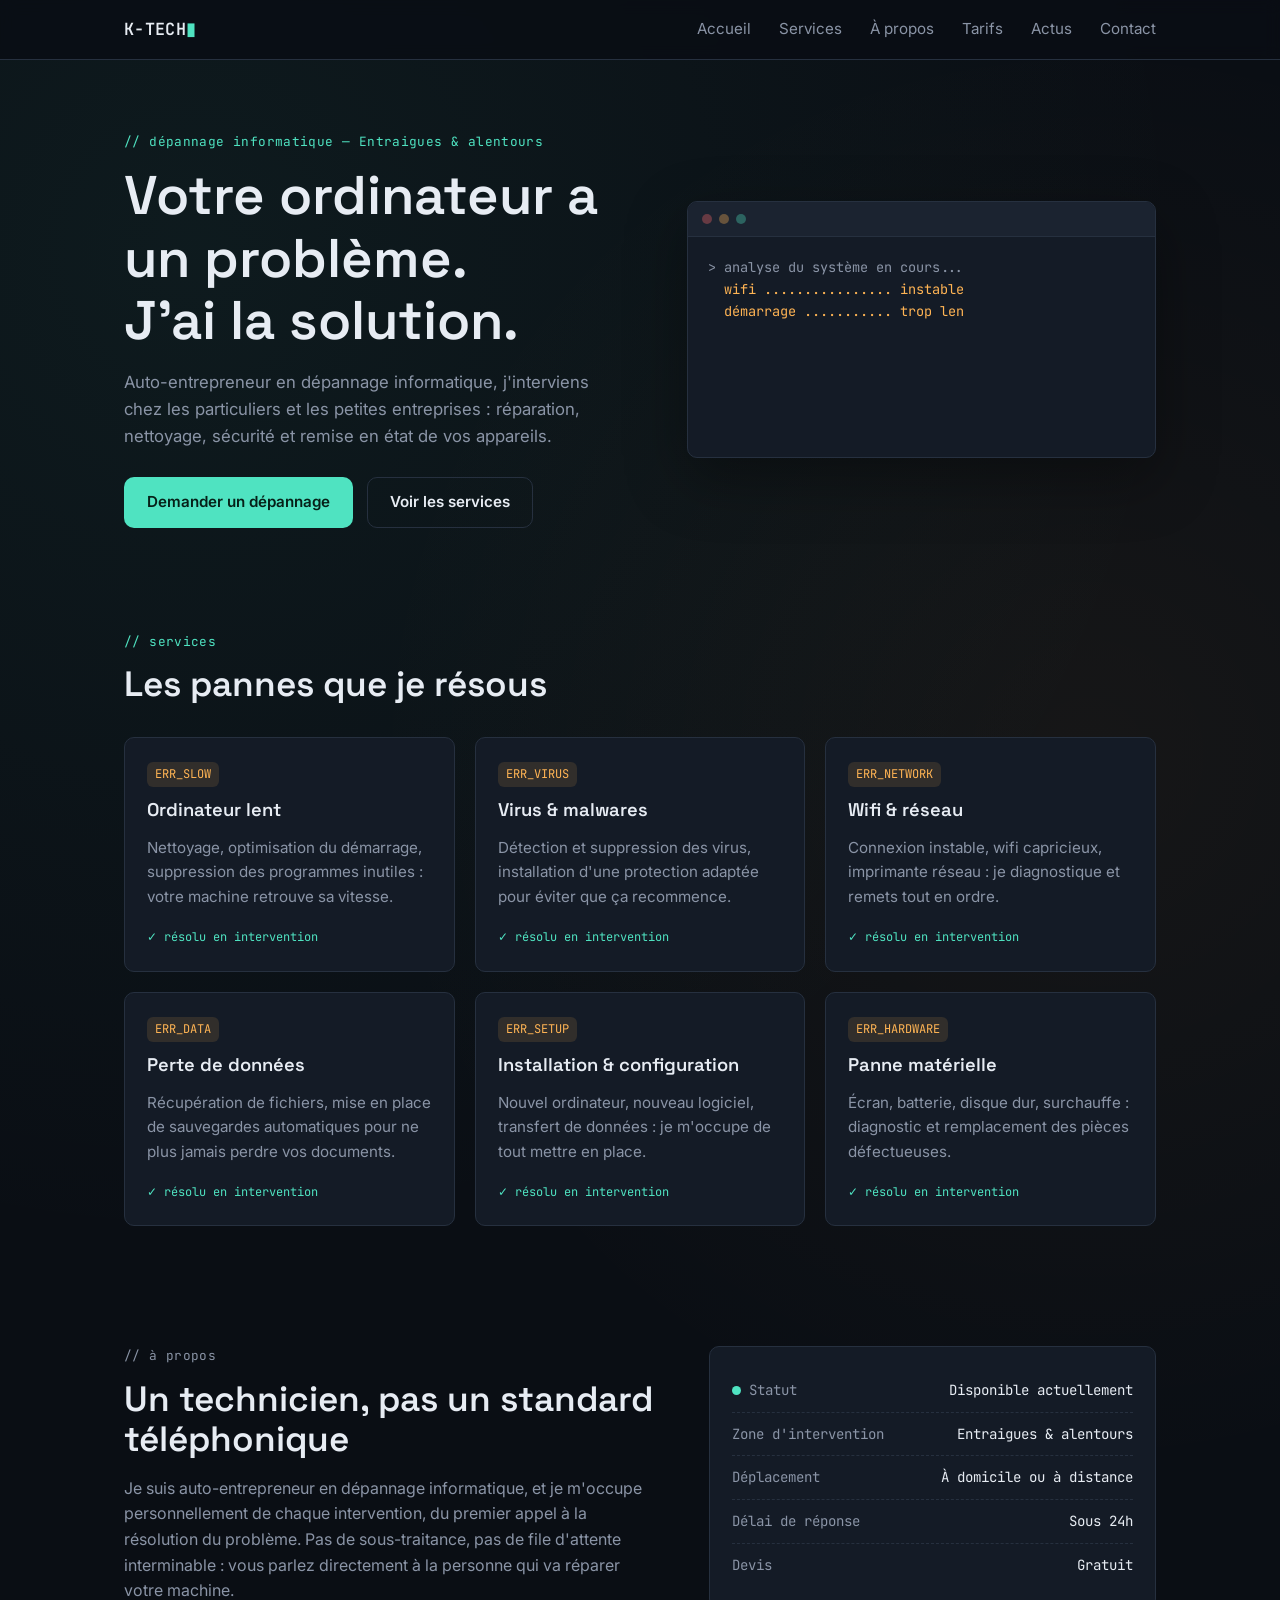
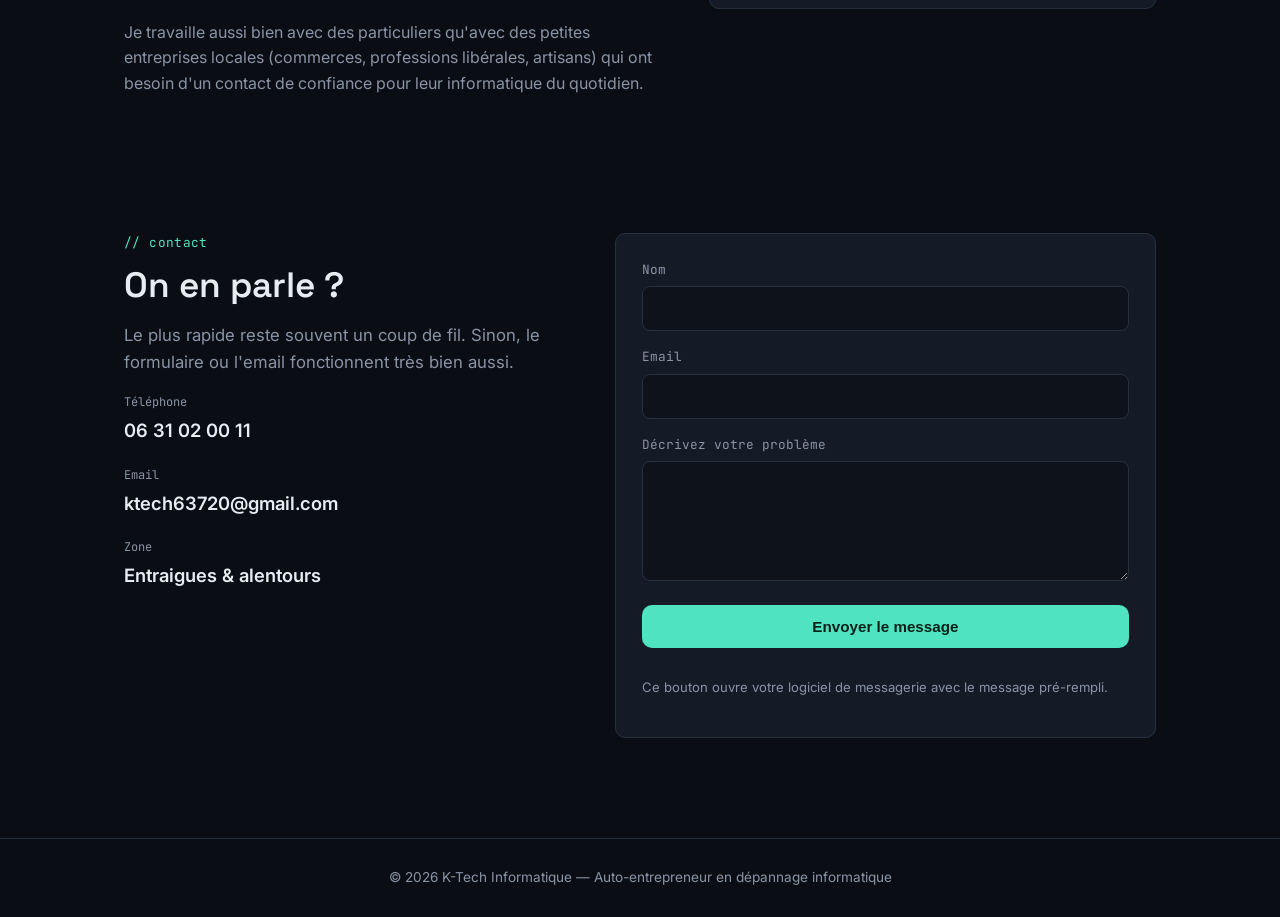
==== commit 1cdad5b0: "Update index.html" ====
--- a/index.html
+++ b/index.html
@@ -19,6 +19,7 @@
       <a href="#accueil">Accueil</a>
       <a href="#services">Services</a>
       <a href="#apropos">À propos</a>
+      <a href="tarifs.html">Tarifs</a>
       <a href="actus.html">Actus</a>
       <a href="#contact">Contact</a>
     </nav>
@@ -119,7 +120,7 @@
 
     <div class="item">
       <span class="label">Téléphone</span>
-      <a href="tel:+33600000000">06 31 02 00 11</a>
+      <a href="tel:+33631020011">06 31 02 00 11</a>
     </div>
     <div class="item">
       <span class="label">Email</span>
